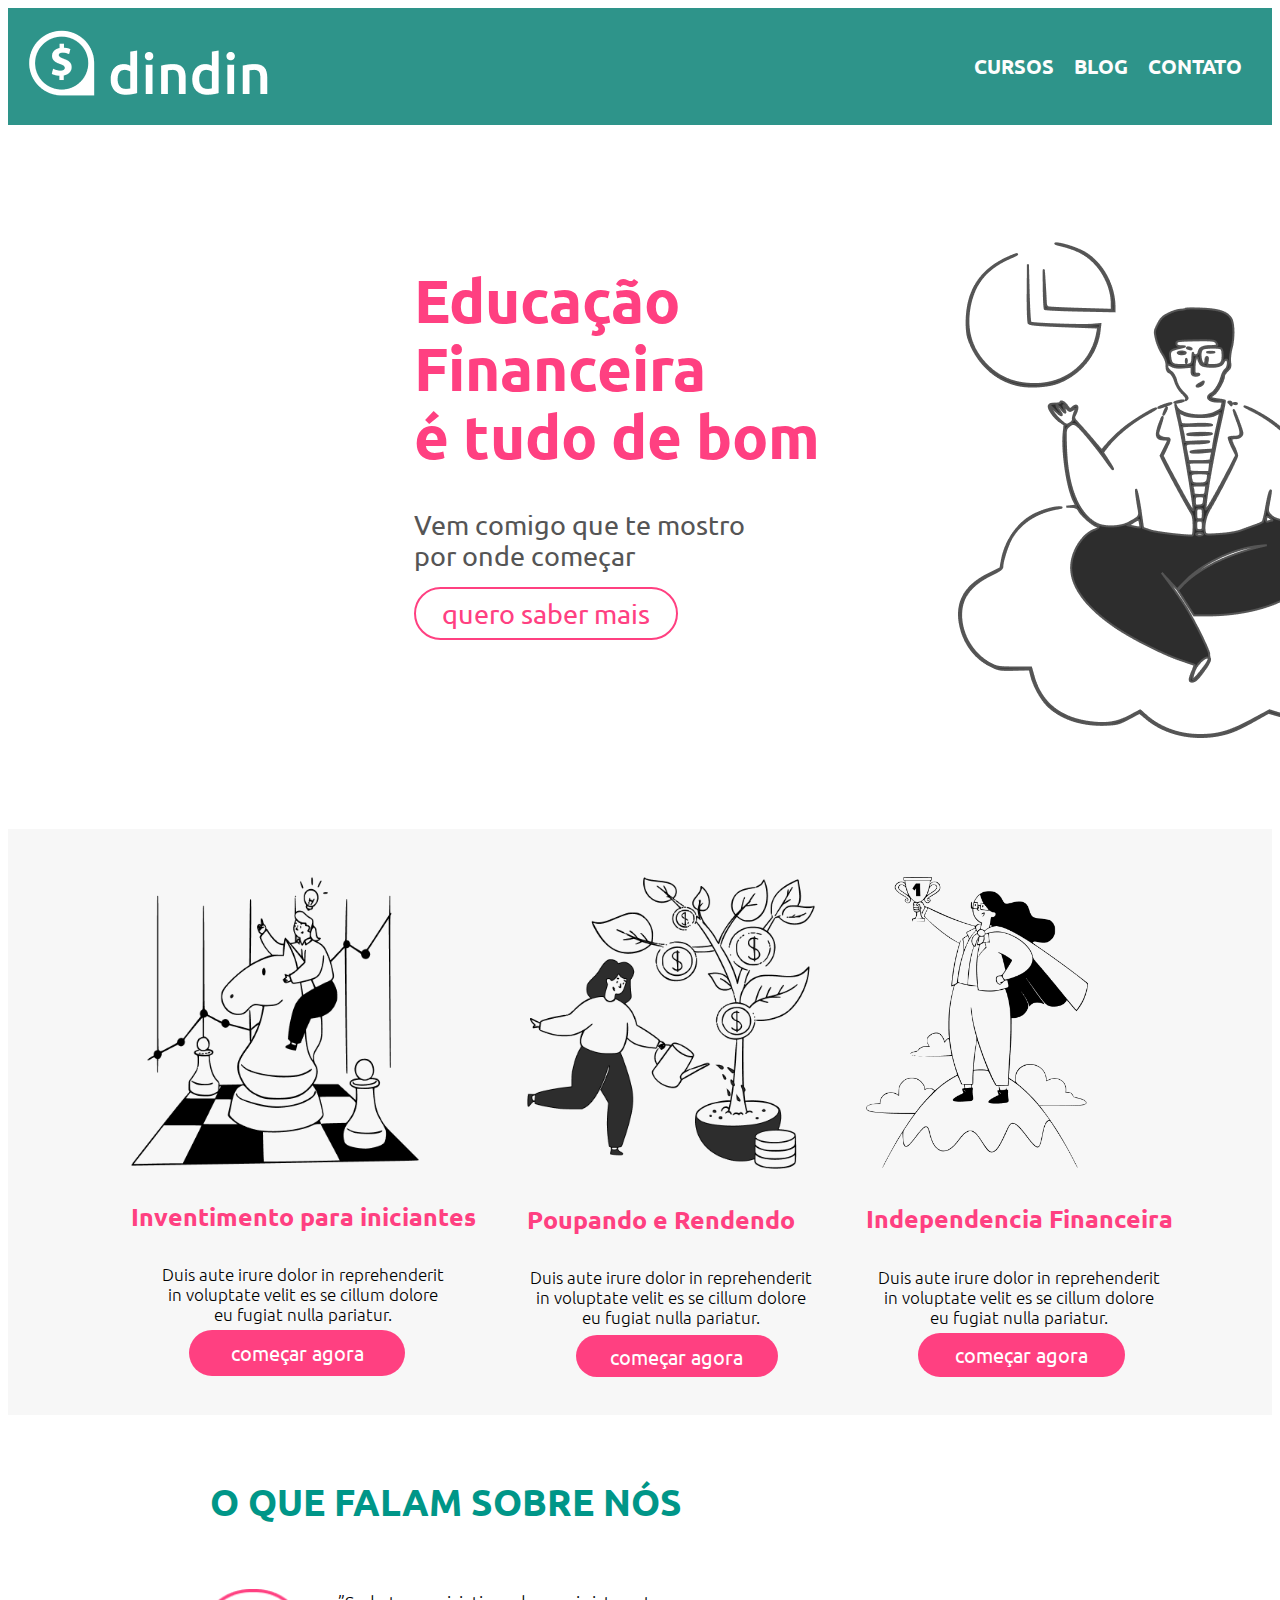
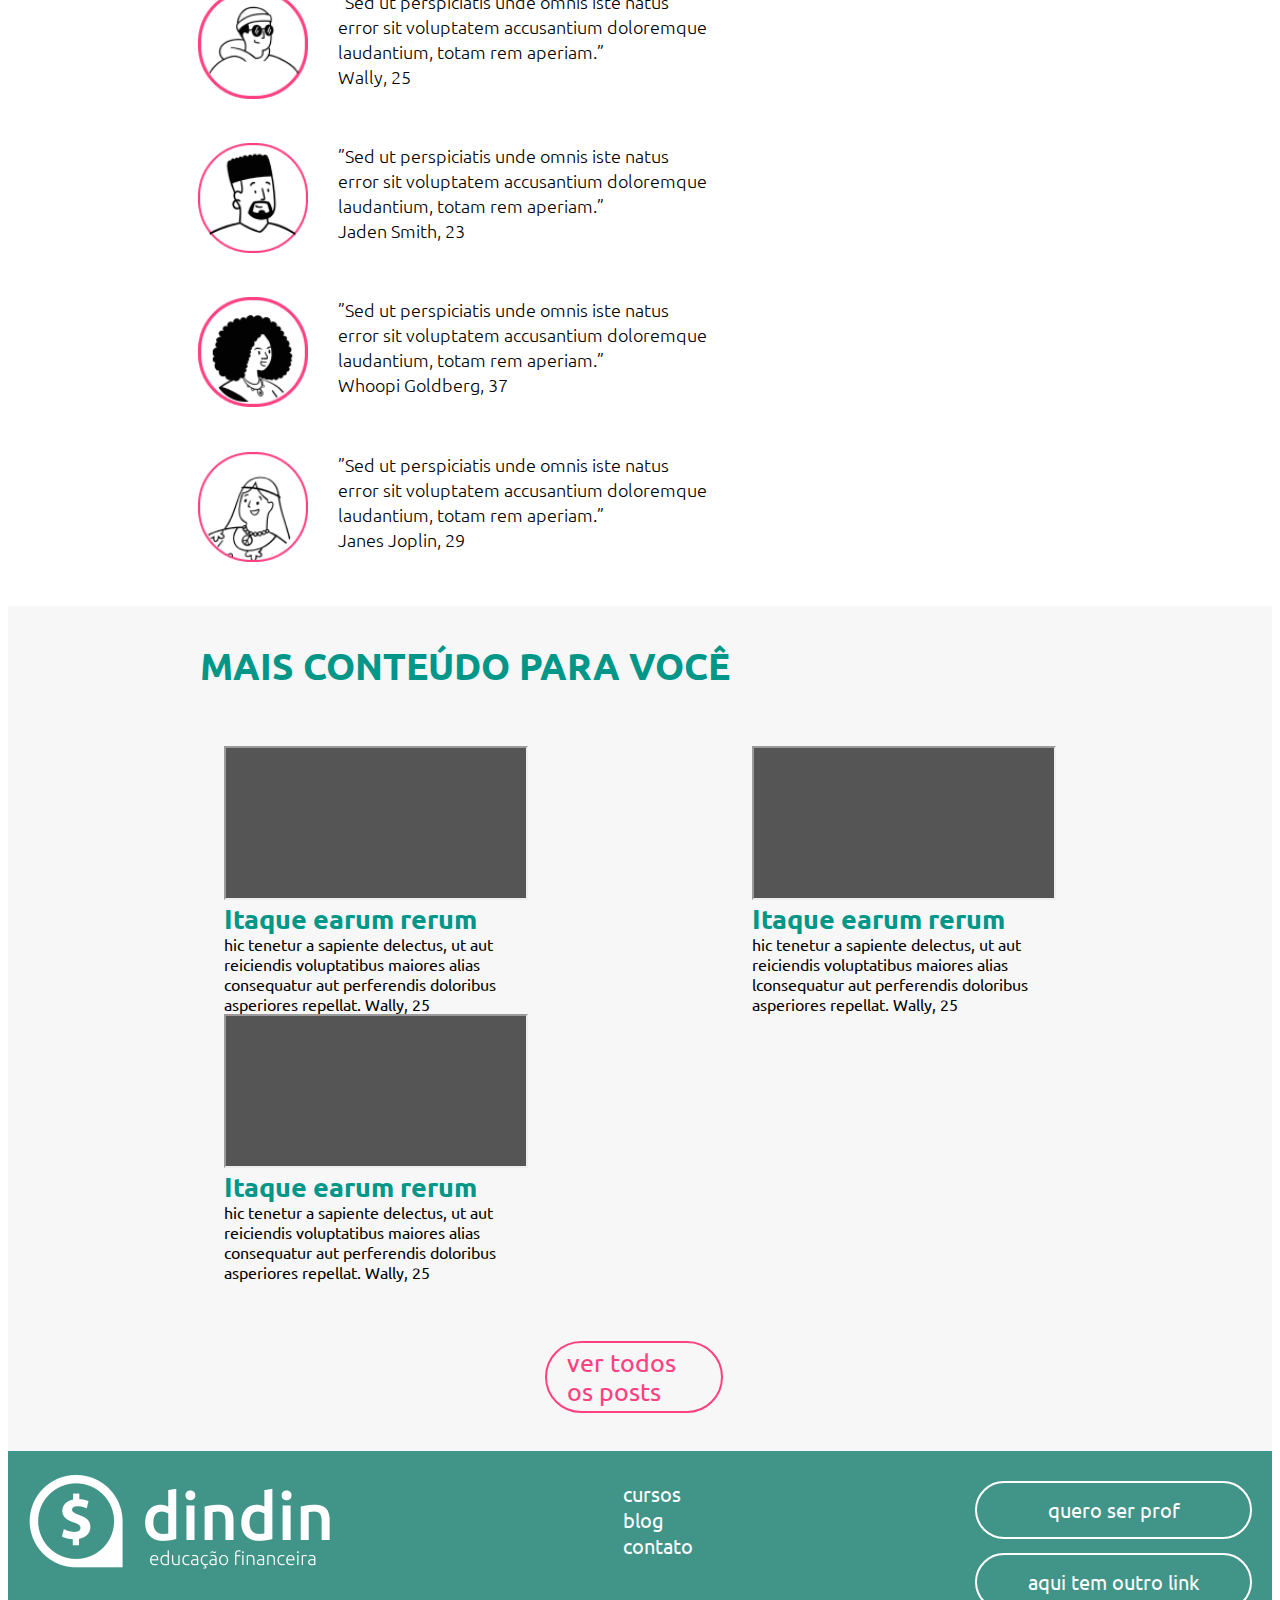
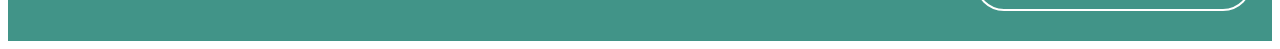
==== index.html @ c51f1112 "Primeiro commit" ====
<!DOCTYPE html>
<html lang="pt-br">

<head>
    <meta charset="UTF-8">
    <meta http-equiv="X-UA-Compatible" content="IE=edge">
    <meta name="viewport" content="width=device-width, initial-scale=1.0">
    <title>Din Din - Educação financeira</title>
    <link rel="stylesheet" href="../assets/styles/inicio.css">
    <link rel="stylesheet" href="../assets/styles/global.css">
    <link rel="stylesheet" href="link rel" preconnect" href="https://fonts.googleapis.com">
    <link rel="preconnect" href="https://fonts.gstatic.com" crossorigin>
    <link
        href="https://fonts.googleapis.com/css2?family=Ubuntu:ital,wght@0,300;0,400;0,500;0,700;1,300;1,400;1,500;1,700&display=swap"
        rel="stylesheet">
</head>

<body>
    <header>
        <div class="container">
            <h2>
                <a href="index.html">Din Din - Educação Financeira</a>
            </h2>
            <nav>
                <ul>
                    <li><a href="cursos.html">Cursos</a></li>
                    <li><a href="blog.html">Blog</a></li>
                    <li><a href="contato.html">Contato</a></li>
                </ul>
            </nav>
        </div>
    </header>

    <main class="parte1">
        <div class="container"></div>
        <h1> Educação <br> Financeira <br> é tudo de bom</h1>
        <h3> Vem comigo que te mostro <br> por onde começar</h3>
        <a href="" class="sabermais">quero saber mais </a>
    </main>
    <main class="parte2">
        <div class="bloco">
            <div>
                <img src="../assets/images/ilustra-poupando.png">
                <h4>Inventimento para iniciantes</h4>
                <p> Duis aute irure dolor in reprehenderit <br> in voluptate velit es se cillum dolore <br> eu fugiat
                    nulla pariatur. </p>
                    <a class="botão2" href="curso.html">começar agora</a>
            </div>
            <div>
                <img src="../assets/images/ilustra-investimento.png">
                <h4>Poupando e Rendendo</h4>
                <p> Duis aute irure dolor in reprehenderit <br> in voluptate velit es se cillum dolore <br> eu fugiat
                    nulla pariatur. </p>
                    <a class="botão2" href="curso.html">começar agora</a>
            </div>
            <div>
                <img src="../assets/images/ilustra-independencia.png" class="img3">
                <h4>Independencia Financeira</h4>
                <p> Duis aute irure dolor in reprehenderit <br> in voluptate velit es se cillum dolore <br> eu fugiat
                    nulla pariatur. </p>
                    <a class="botão2" href="curso.html">começar agora</a>
            </div>
        </div>
    </main>
    <div>
        <article class="textoinicial">
            <h5>O QUE FALAM SOBRE NÓS</h5>
        </article>
    </div>
    <div class="bloco3">
        <article class="corpobloco3">
            <img src="../assets/images/icon-wally.png" class="foto">
            <span class="apresentação">”Sed ut perspiciatis unde omnis iste natus <br> error sit voluptatem accusantium
                doloremque <br> laudantium, totam rem aperiam.”<br> <span class="negrito1"> Wally, 25 </span> </span>
        </article>
        <article class="corpobloco3">
            <img src="../assets/images/icon-jaden.png" class="foto">
            <span class="apresentação">”Sed ut perspiciatis unde omnis iste natus <br> error sit voluptatem accusantium
                doloremque <br> laudantium, totam rem aperiam.”<br> <span class="negrito1"> Jaden Smith, 23 </span>
            </span>
        </article>
        <article class="corpobloco3">
            <img src="../assets/images/icon-whoopi.png" class="foto">
            <span class="apresentação">”Sed ut perspiciatis unde omnis iste natus <br> error sit voluptatem accusantium
                doloremque <br> laudantium, totam rem aperiam.”<br> <span class="negrito1"> Whoopi Goldberg, 37 </span>
            </span>
        </article>
        <article class="corpobloco3">
            <img src="../assets/images/icon-jane.png" class="foto">
            <span class="apresentação">”Sed ut perspiciatis unde omnis iste natus <br> error sit voluptatem accusantium
                doloremque <br> laudantium, totam rem aperiam.”<br> <span class="negrito1"> Janes Joplin, 29 </span>
            </span>
        </article>
    </div>
    </main>
    <main class="parte3">
        <h7> MAIS CONTEÚDO PARA VOCÊ </h7>
        <div class="bloco4">
            <article class="corpobloco4">
                <iframe class="video"> </iframe>
                <div>
                    <h8>Itaque earum rerum<br></h8>
                </div>
                <span class="textovideo"> hic tenetur a sapiente delectus, ut aut <br> reiciendis voluptatibus maiores
                    alias <br> consequatur aut perferendis doloribus<br> asperiores repellat. <span class="negrito1">
                        Wally, 25 </span> </span>
            </article>
            <article class="corpobloco4">
                <iframe class="video"> </iframe>
                <div>
                    <h8>Itaque earum rerum <br></h8>
                </div>
                <span class="textovideo"> hic tenetur a sapiente delectus, ut aut <br> reiciendis voluptatibus maiores
                    alias <br> lconsequatur aut perferendis doloribus<br>asperiores repellat. <span class="negrito1">
                        Wally, 25 </span> </span>
            </article>
            <article class="corpobloco4">
                <iframe class="video"> </iframe>
                <div>
                    <h8>Itaque earum rerum</h8>
                </div>
                <span class="textovideo"> hic tenetur a sapiente delectus, ut aut <br> reiciendis voluptatibus maiores
                    alias <br> consequatur aut perferendis doloribus<br>asperiores repellat. <span class="negrito1">
                        Wally, 25 </span> </span>
            </article>
        </div>
        <div>
            <a href="post.html" class="sitetodo"> ver todos os posts </a>
        </div>
    </main>
</body>

<footer>
    <div class="container">
        <h2><a href="index.html"> Din Din - Educação Financeira</a></h2>
        <nav>
            <ul>
                <li><a href="cursos.html">Cursos</a></li>
                <li><a href="blog.html">Blog</a></li>
                <li><a href="contato.html">Contato</a></li>
            </ul>
        </nav>
        <div>
            <ul class="links-anexos">
                <li><a href="cursos.html">Quero ser prof</a></li>
                <li><a href="blog.html">aqui tem outro link</a></li>
            </ul>
        </div>
    </div>
</footer>

<body>
</body>

</html>
---- assets/styles/inicio.css ----
h1{
    font-weight: 700, bold;
    font-size: 60px;
    line-height: 68px;
    color: #ff4081;
}

h3{
    font-weight: 400;
    font-size: 27px;
    line-height: 31px;
    color: #555555;
}
.sabermais  {
    font-weight: 400;
    font-size: 27px;
    line-height: 31px;
    color: #FF4081;
    border: 2px solid #FF4081;
    box-sizing: border-box;
    border-radius: 62px;
    text-decoration: none;
    padding: 8px 26px;
}

.parte1 {
    display:inline-block;
    padding:  100px 406px 200px; 
    background: url('../images/ilustra-banner.png') 950px 100px no-repeat;
}

.parte2 {
    background-color: #F7F7F7;
    padding: 3%;
}
.bloco{
    display:flex;
    margin: 10px;
    justify-content: space-evenly;
    padding-left: 2%; 
    flex-wrap: wrap;
}

.botão2 {
    font-size: 20px;
    font-weight: 400;
    line-height: 23px;
    color: white;
    background: #FF4081;
    border: none;
    border-radius: 62px;
    padding: 3% 12%;
    text-decoration: none;
    margin-left: 17%;

}

h4 {
    font-weight: 700;
    font-size: 25px;
    line-height: 29px;
    color: #ff4081;
} 

div img { 
    max-width: 288px;
}

.img3 {width: 222px;}

p {
    font-weight: 300;
    font-size: 17px;
    line-height: 20px;
    text-align: center;
}

h5 {
    font-style: normal;
    font-weight: 700;
    font-size: 37px;
    line-height: 50px;
    color: #009688;
    padding-left: 16%;
    
}
.bloco3 { 
    justify-content: space-between;
    padding-left: 15%;
    padding-right: 15%;
    display: flex;
    flex-wrap: wrap;
    flex-direction: row;
}

.corpobloco3{
    display: flex;
    justify-content: center;
    flex-wrap: wrap;
    margin: 0 0 5%
}  

.foto {
    display: block;
    height: 110px;
    width: 110px;
    padding-right: 30px;
}

.apresentação {
    font-weight: 300;
    font-size: 18px;
    line-height: 25px;
    color: #000000;
    display: block;
    text-align: justify;
}

.parte3{
    background-color: #F7F7F7;
    padding: 3%
}

h7 {
    padding-left: 13%;
    font-family: 'Ubuntu';
    font-style: normal;
    font-weight: 700;
    font-size: 37px;
    line-height: 43px;
    color: #009688;
}

.video{
    width: 319;
    height:193;
    background-color: #555555;
}

.bloco4 {
    padding-top: 5%;
    justify-content: space-between;
    padding-left: 15%;
    padding-right: 15%;
    display: flex;
    flex-wrap: wrap;
    flex-direction: row;
}

h8 {
    font-weight: 700;
    font-size: 27px;
    line-height: 31px;
    color: #009688;
}

.sitetodo {
    font-weight: 400;
    font-size: 25px;
    line-height: 29px;
    color: #FF4081;
    text-decoration: none;
    border: 2px solid #FF4081;
    box-sizing: border-box;
    border-radius: 62px;
    padding: 5px 20px;
    margin-left: 42%;
    margin-right: 43%;
    margin-top: 5%;
    display: flex;
}
---- assets/styles/global.css ----
body {
    font-family: 'Ubuntu', Arial, sans-serif;
}


header {
    background-color: #2e948a;
    display:flex;
    justify-content: center; 
}

header h2 a{
    display: block;
    color: transparent;
    background: url("../images/logo-header.png") 0 0 no-repeat;
    width: 244px;
    height: 77px;
}

header nav ul {
    margin: 0;
    padding: 0;
    display: flex;
    justify-content: center;
    align-items: center;
    align-content: center;
    height: 100%;
    margin: 0 0 20px;
    padding: 0;
}

header nav ul li{
    list-style: none;
}
header nav a{
    color: #fdfdfd;
    text-decoration: none;
    font-size: 20px;
    font-weight: 700;
    text-transform: uppercase;
    padding: 0 10px
}
footer {
    background-color: #419488 ;
    display:flex;
    justify-content: center;
    width: 100%;
}

footer h2 a{
    display: block;
    color: transparent;
    background: url("../images/logo-footer.png") 0 0 no-repeat;
    width: 312px;
    height: 102px;
}

footer ul {
    margin: 30px 0;
    padding: 0;
}

footer ul li{
    list-style: none;
    
}

footer a{
    color: #fdfdfd;
    text-decoration: none;
    font-size: 20px;
    font-weight: 400;
    text-transform: lowercase;
}

.links-anexos a {
    border: 2px solid white;
    border-radius: 62px;
    padding: 14px 51px;
    display: block;
    margin: 0 0 14px;
    text-align: center;
}

.container {
    width: 1440px;
    display:flex;
    justify-content: space-between;
    box-sizing: content-box;
    padding: 0 20px;
}

@media only screen and (max-width: 769px) {
    .container {
        width: 720px;
    }
}

@media only screen and (max-width: 481px) {
    .container {
        width: 460px;
        flex-wrap: wrap;
        flex-direction: column;
        align-items: center;
    }

}
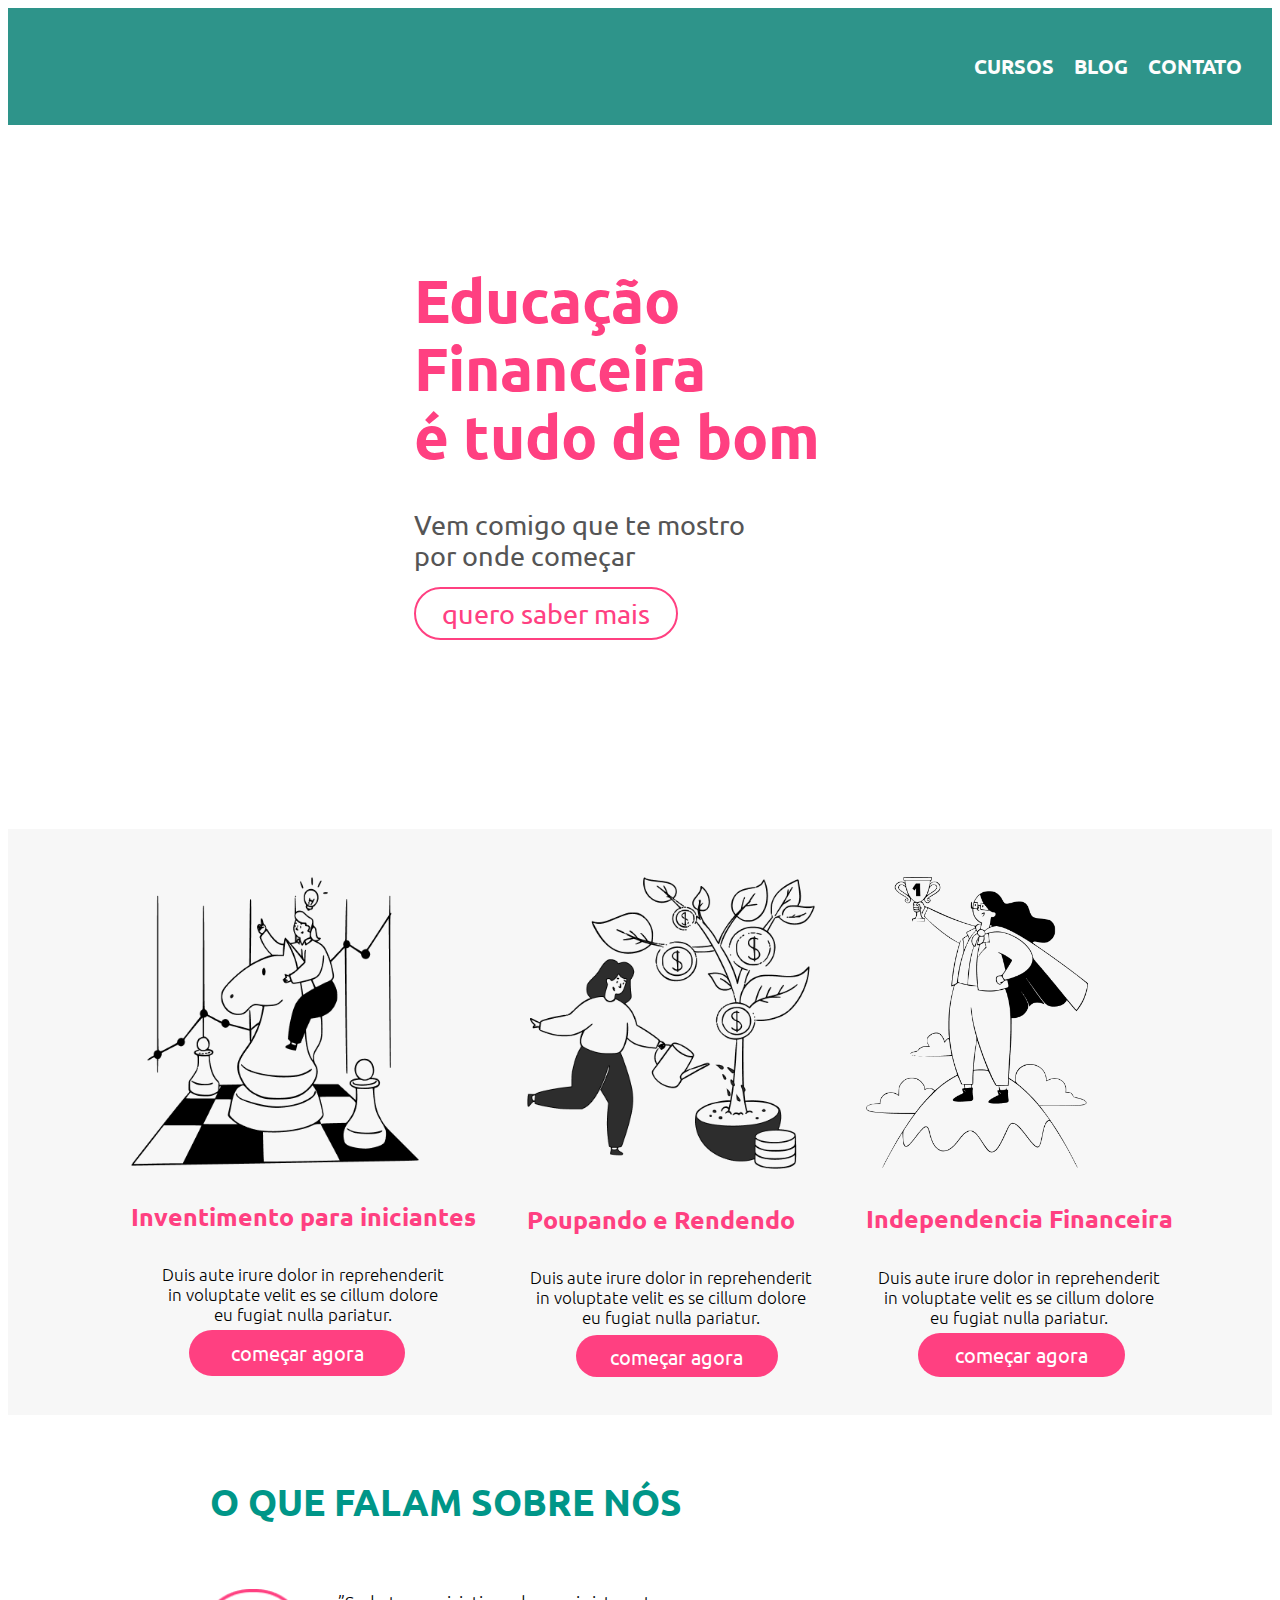
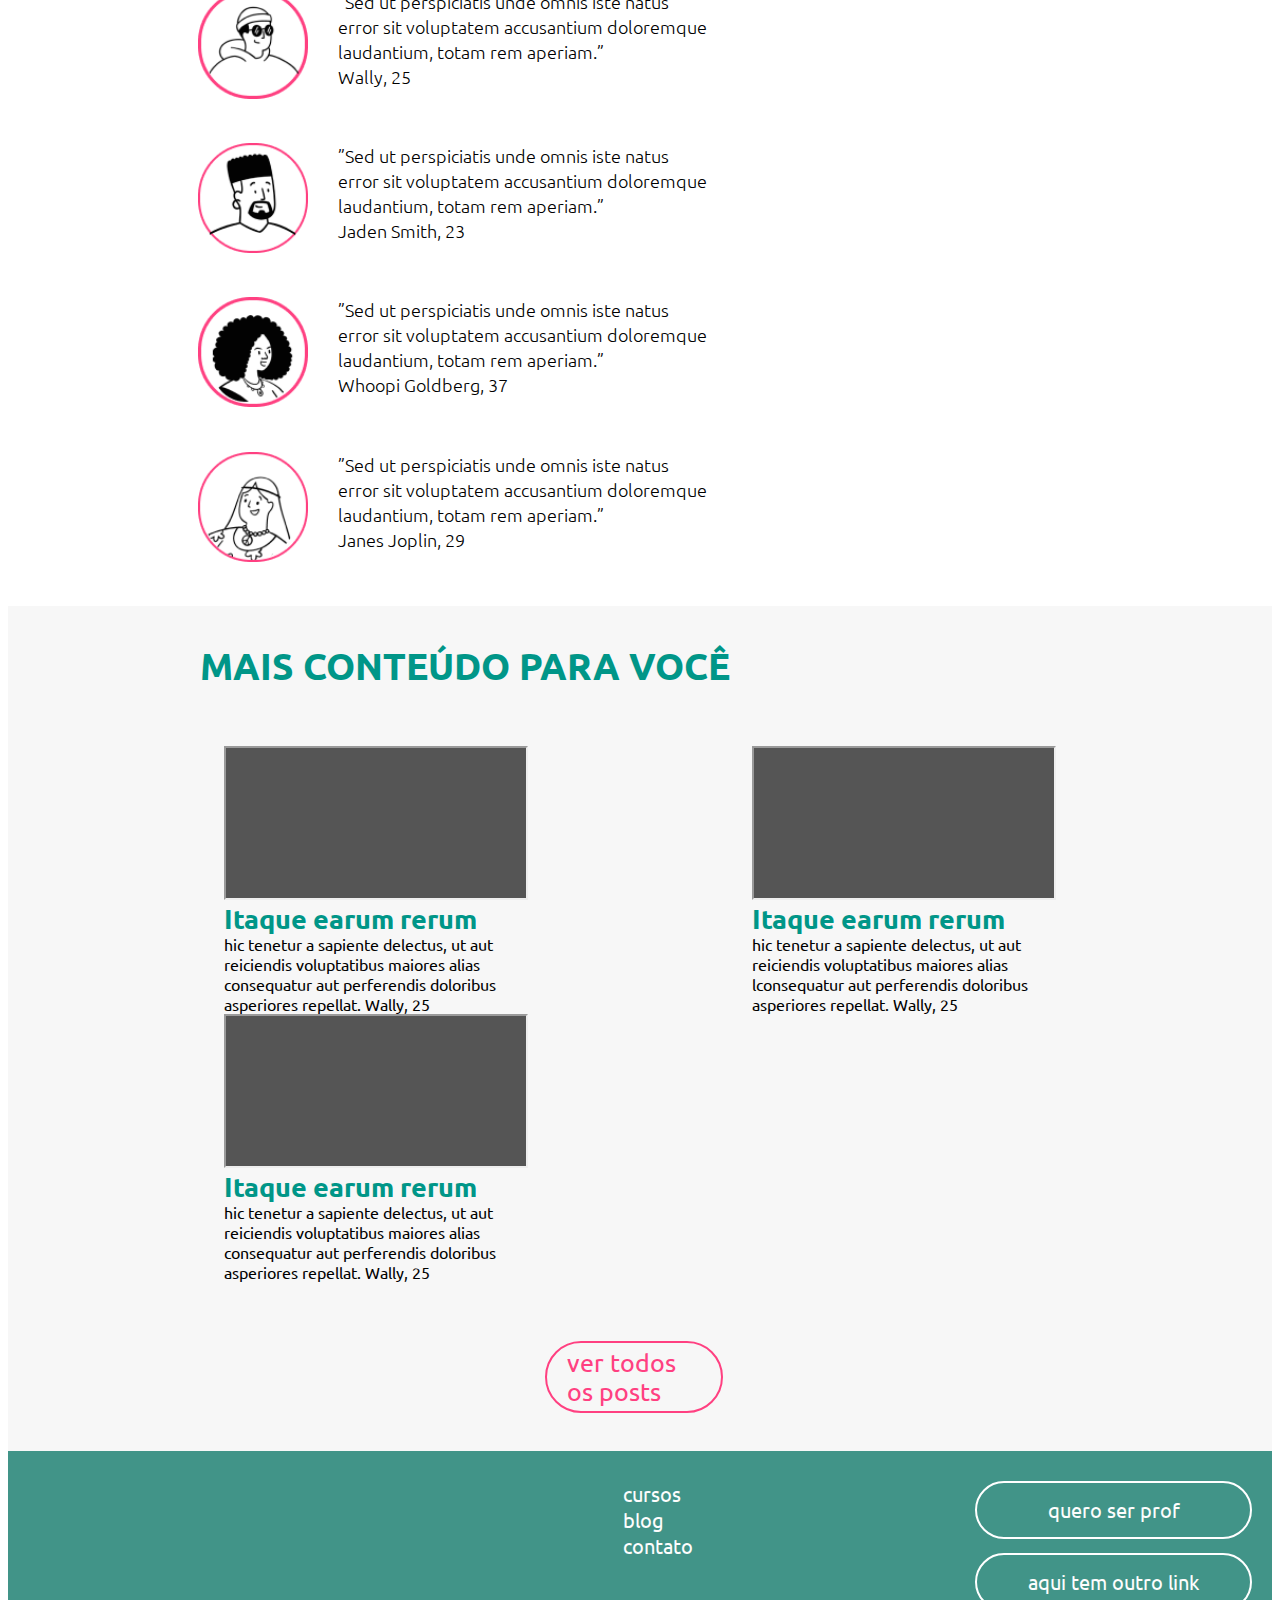
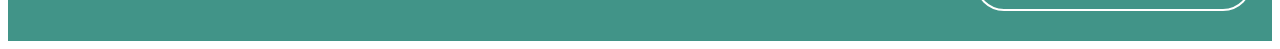
==== commit 10e07cd3: "commit" ====
--- a/index.html
+++ b/index.html
@@ -6,8 +6,8 @@
     <meta http-equiv="X-UA-Compatible" content="IE=edge">
     <meta name="viewport" content="width=device-width, initial-scale=1.0">
     <title>Din Din - Educação financeira</title>
-    <link rel="stylesheet" href="../assets/styles/inicio.css">
-    <link rel="stylesheet" href="../assets/styles/global.css">
+    <link rel="stylesheet" href="./assets/styles/inicio.css">
+    <link rel="stylesheet" href="./assets/styles/global.css">
     <link rel="stylesheet" href="link rel" preconnect" href="https://fonts.googleapis.com">
     <link rel="preconnect" href="https://fonts.gstatic.com" crossorigin>
     <link
@@ -40,21 +40,21 @@
     <main class="parte2">
         <div class="bloco">
             <div>
-                <img src="../assets/images/ilustra-poupando.png">
+                <img src="./assets/images/ilustra-poupando.png">
                 <h4>Inventimento para iniciantes</h4>
                 <p> Duis aute irure dolor in reprehenderit <br> in voluptate velit es se cillum dolore <br> eu fugiat
                     nulla pariatur. </p>
                     <a class="botão2" href="curso.html">começar agora</a>
             </div>
             <div>
-                <img src="../assets/images/ilustra-investimento.png">
+                <img src="./assets/images/ilustra-investimento.png">
                 <h4>Poupando e Rendendo</h4>
                 <p> Duis aute irure dolor in reprehenderit <br> in voluptate velit es se cillum dolore <br> eu fugiat
                     nulla pariatur. </p>
                     <a class="botão2" href="curso.html">começar agora</a>
             </div>
             <div>
-                <img src="../assets/images/ilustra-independencia.png" class="img3">
+                <img src="./assets/images/ilustra-independencia.png" class="img3">
                 <h4>Independencia Financeira</h4>
                 <p> Duis aute irure dolor in reprehenderit <br> in voluptate velit es se cillum dolore <br> eu fugiat
                     nulla pariatur. </p>
@@ -69,24 +69,24 @@
     </div>
     <div class="bloco3">
         <article class="corpobloco3">
-            <img src="../assets/images/icon-wally.png" class="foto">
+            <img src="./assets/images/icon-wally.png" class="foto">
             <span class="apresentação">”Sed ut perspiciatis unde omnis iste natus <br> error sit voluptatem accusantium
                 doloremque <br> laudantium, totam rem aperiam.”<br> <span class="negrito1"> Wally, 25 </span> </span>
         </article>
         <article class="corpobloco3">
-            <img src="../assets/images/icon-jaden.png" class="foto">
+            <img src="./assets/images/icon-jaden.png" class="foto">
             <span class="apresentação">”Sed ut perspiciatis unde omnis iste natus <br> error sit voluptatem accusantium
                 doloremque <br> laudantium, totam rem aperiam.”<br> <span class="negrito1"> Jaden Smith, 23 </span>
             </span>
         </article>
         <article class="corpobloco3">
-            <img src="../assets/images/icon-whoopi.png" class="foto">
+            <img src="./assets/images/icon-whoopi.png" class="foto">
             <span class="apresentação">”Sed ut perspiciatis unde omnis iste natus <br> error sit voluptatem accusantium
                 doloremque <br> laudantium, totam rem aperiam.”<br> <span class="negrito1"> Whoopi Goldberg, 37 </span>
             </span>
         </article>
         <article class="corpobloco3">
-            <img src="../assets/images/icon-jane.png" class="foto">
+            <img src="./assets/images/icon-jane.png" class="foto">
             <span class="apresentação">”Sed ut perspiciatis unde omnis iste natus <br> error sit voluptatem accusantium
                 doloremque <br> laudantium, totam rem aperiam.”<br> <span class="negrito1"> Janes Joplin, 29 </span>
             </span>
--- a/assets/styles/inicio.css
+++ b/assets/styles/inicio.css
@@ -26,7 +26,7 @@
 .parte1 {
     display:inline-block;
     padding:  100px 406px 200px; 
-    background: url('../images/ilustra-banner.png') 950px 100px no-repeat;
+    background: url('./images/ilustra-banner.png') 950px 100px no-repeat;
 }
 
 .parte2 {
--- a/assets/styles/global.css
+++ b/assets/styles/global.css
@@ -12,7 +12,7 @@
 header h2 a{
     display: block;
     color: transparent;
-    background: url("../images/logo-header.png") 0 0 no-repeat;
+    background: url("./images/logo-header.png") 0 0 no-repeat;
     width: 244px;
     height: 77px;
 }
@@ -50,7 +50,7 @@
 footer h2 a{
     display: block;
     color: transparent;
-    background: url("../images/logo-footer.png") 0 0 no-repeat;
+    background: url("./images/logo-footer.png") 0 0 no-repeat;
     width: 312px;
     height: 102px;
 }
